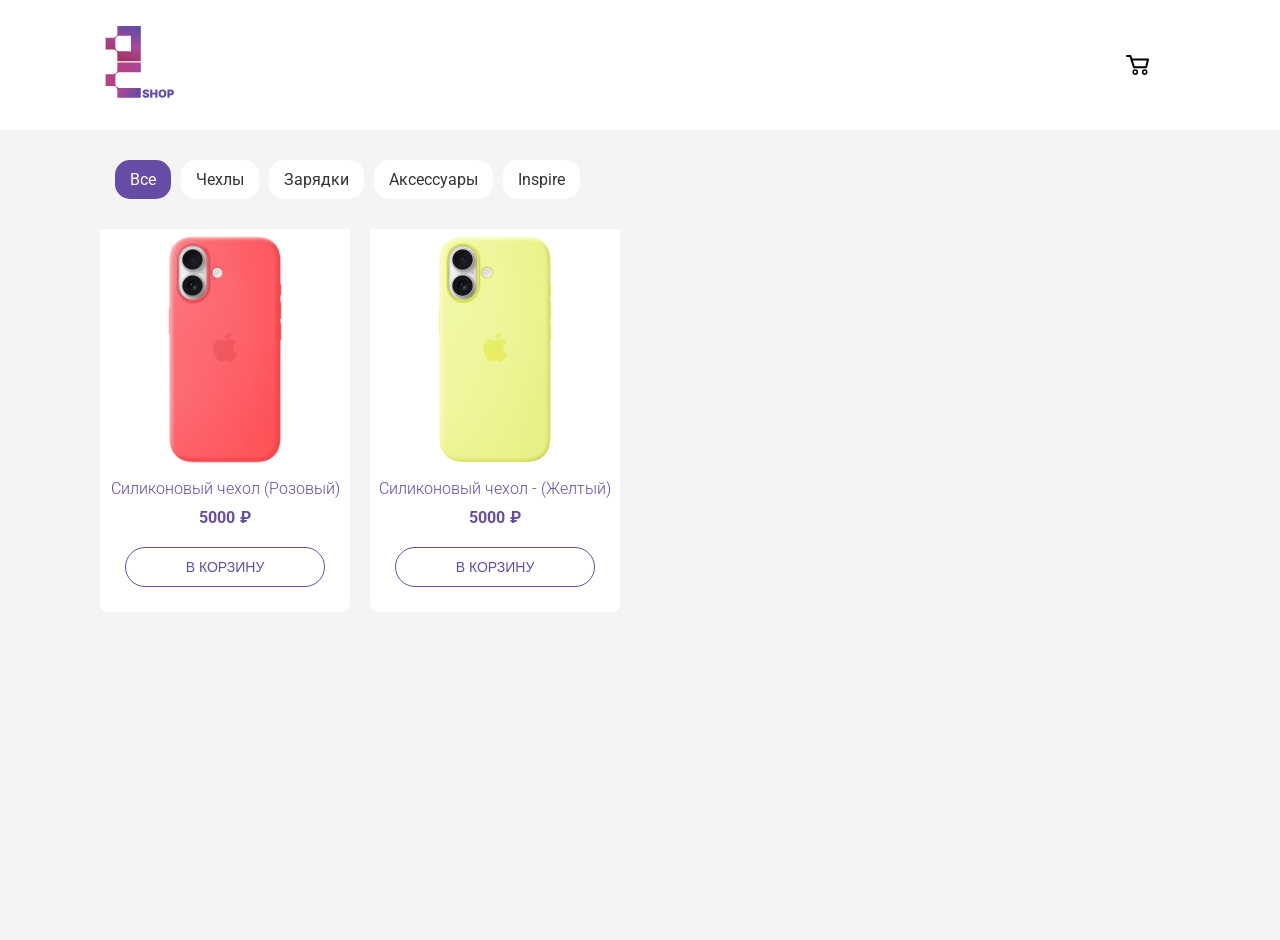
==== index.html @ 66ff1df8 "123" ====
<!DOCTYPE html>
<html lang="en">
<head>
    <meta charset="UTF-8">
    <meta http-equiv="X-UA-Compatible" content="IE=edge">
    <meta name="viewport" content="width=device-width, initial-scale=1.0">
    <title>Access Shop</title>

    <link rel="preconnect" href="https://fonts.googleapis.com">
    <link rel="preconnect" href="https://fonts.gstatic.com" crossorigin>
    <link href="https://fonts.googleapis.com/css2?family=Roboto:wght@100;300;400;500;700;900&display=swap" rel="stylesheet">


    <link rel="stylesheet" href="css/style.css">

    <link rel="icon" href="img/favicon.ico" type="image/x-icon">
    <link rel="shortcut icon" href="img/favicon.ico" type="image/x-icon">
</head>

<body>
    <header class="header js-header row jcc aic">
        <div class="container row jcsb aic">
            <div class="logo">
                <a href="#">
                    <img src="img/logo.svg" alt="DJI" >
                </a>
            </div>
            <div class="row jcc aic">
                <!-- <div class="search-bar">
                    <input type="text" placeholder="Поиск" class="js-input-search">
                    <button type="button">
                        <svg xmlns="http://www.w3.org/2000/svg" width="20" height="20" viewBox="0 0 24 24" fill="none" stroke="currentColor" stroke-width="2" stroke-linecap="round" stroke-linejoin="round" ><circle cx="11" cy="11" r="8"></circle><line x1="21" y1="21" x2="16.65" y2="16.65"></line></svg>
                    </button>
                </div> -->
                <div class="icons row jcc aic">
                
                    <span class="shopping-cart row jcc aic js-cart-icon js-cart-btn">
                        <!-- <span class="counter row jcc aic js-cart-current-count">1</span> -->
                        <svg xmlns="http://www.w3.org/2000/svg"  viewBox="0 0 23 20">
                            <path  d="M4.258 0c.45 0 .842.31.944.738l.749 2.649h15.132a.972.972 0 01.945 1.207L20.21 11.94a.973.973 0 01-.945.74H7.643a.973.973 0 01-.947-.748l.005.017L3.503 1.947H.973A.973.973 0 01.973 0h3.285zM19.84 5.334H6.497l1.895 5.398h10.113l1.335-5.398zM8.857 13.699a2.719 2.719 0 012.715 2.717 2.719 2.719 0 01-2.715 2.716 2.719 2.719 0 01-2.716-2.716 2.719 2.719 0 012.716-2.717zm0 1.491a1.225 1.225 0 100 2.45 1.225 1.225 0 000-2.45zM17.901 13.699a2.719 2.719 0 012.715 2.717 2.719 2.719 0 01-2.715 2.716 2.719 2.719 0 01-2.715-2.716 2.719 2.719 0 012.715-2.717zm0 1.491a1.225 1.225 0 100 2.45 1.225 1.225 0 000-2.45z"/>
                        </svg>
                    </span>
                </div>
            </div>
            
            
        </div>
                
        
            
    </header>
    <main class="main column aic jcfs">

        <div class="overlay js-overlay js-close-cart">
            
        </div>
        <div class="cart js-cart"> 
            <span class="close js-close-modal js-close-cart"></span>
            <div class="cart-container column aic">
                <div class="cart-empty-container column jcc aic js-cart-empty-container">
                    <div class="cart-empty">Ваша корзина пуста</div>
                    <div class="icon">
                        <svg xmlns="http://www.w3.org/2000/svg" width="48" height="48" viewBox="0 0 24 24"><path d="M24 3l-.743 2h-1.929l-3.474 12h-13.239l-4.615-11h16.812l-.564 2h-13.24l2.937 7h10.428l3.432-12h4.195zm-15.5 15c-.828 0-1.5.672-1.5 1.5 0 .829.672 1.5 1.5 1.5s1.5-.671 1.5-1.5c0-.828-.672-1.5-1.5-1.5zm6.9-7-1.9 7c-.828 0-1.5.671-1.5 1.5s.672 1.5 1.5 1.5 1.5-.671 1.5-1.5c0-.828-.672-1.5-1.5-1.5z"/></svg>
                    </div>
                </div>

                <div class="cart-order-container    column js-cart-order-container">
                    <div class="cart-order  row jcfs aic">Ваш заказ</div>
                    <form action="server.php" method="POST" class="column aic">
                        <ul class="cart-list column jcc aic js-cart-list">
                            <!-- <li class="cart-item column js-cart-item">
                                <span class="close"></span>
                                <div class="cartline row jcfs aic">
                                    <div class="cart-image-container">
                                        <img src="./img/products/quadcopters/quadcopter0001-front-view.jpg" alt="" class="cart-img">
                                    </div>
                                    <div class="column">
                                        <div class="cart-model row jcfs aic">
                                            DJI AIR 2S
                                        </div>
                                        <div class="row jcsb aic">
                                            <div class="counter row jcc aic js-counter">
                                                <button type="button" class="minus control row jcc aic js-minus disabled" >-</button>
                                                <div class="current-items row jcc aic js-current-items">1</div>
                                                <button type="button" class="plus control row jcc aic js-plus">+</button>
                                            </div>
                                            <div class="row jcc aic">
                                                <span class="cart-price  row jcfe">13 000</span>
                                                <span class="rouble">₽</span>
                                            </div>
                                        </div>
                                    </div>
                                </div>

                       
                            </li>
                            <li class="cart-item column js-cart-item">
                                <span class="close"></span>
                                <div class="cartline row jcfs aic">
                                    <div class="cart-image-container">
                                        <img src="./img/products/quadcopters/quadcopter0001-front-view.jpg" alt="" class="cart-img">
                                    </div>
                                    <div class="column">
                                        <div class="cart-model row jcfs aic">
                                            DJI AIR 2S
                                        </div>
                                        <div class="row jcsb aic">
                                            <div class="counter row jcc aic js-counter">
                                                <button type="button" class="minus control row jcc aic js-minus disabled" >-</button>
                                                <div class="current-items row jcc aic js-current-items">1</div>
                                                <button type="button" class="plus control row jcc aic js-plus">+</button>
                                            </div>
                                            <div class="row jcc aic">
                                                <span class="cart-price  row jcfe">13 000</span>
                                                <span class="rouble">₽</span>
                                            </div>
                                        </div>
                                    </div>
                                </div>

                       
                            </li>  -->
                            
                        </ul>
                        <div class="cart-total-container row jcsb aic">
                            <h3 class="title">Итого</h3>
                            <div>
                                <span class="total-price js-cart-total-price">14 000</span>
                                <span class="rouble">₽</span>
                            </div>
                        </div>
                        <div class="cart-btn row jcfs">
                            <button type="submit" class="btn-order">Оформить заказ</button>
                        </div>
                    </form>
                </div> 
               

            
            </div>

        </div>


       
        <div class="container column aic">
        
            <div class="filters row jcfs aic ">
                <div class="filter-series  row jcfs aic js-filter-series">
                    <ul class="row jcc aic">
                        <li class="series-item js-series-item active" data-value="all">Все</li>
                        <li class="series-item js-series-item" data-value="Cases">Чехлы</li>
                        <li class="series-item js-series-item" data-value="Chargers">Зарядки</li>
                        <li class="series-item js-series-item" data-value="Accessories">Аксессуары</li>
                        <li class="series-item js-series-item" data-value="Inspire">Inspire</li>  
                    </ul>
                </div>

                <!-- <div class="filter-price-selects">
                    <select class="select js-filter-price-select" aria-label="Сортировка по цене">
                        <option value="default">Сортировать по цене</option>
                        <option value="asc">По возрастанию цены</option>
                        <option value="desc">По убыванию цены</option>
                    </select>
                </div>

                

                <div class="filter-price-inputs row jcc aic">
                    <label class="filter-price-label row jcsb aic">
                        <span class="filter-text">от</span>
                        <input min="0" max="2000000"  type="number" class="filter-price-input js-filter-price-input" placeholder="40000">
                        <span class="filter-text">₽</span>
                    </label>
                    <label class="filter-price-label row jcsb aic">
                        <span class="filter-text">до</span>
                        <input min="0" max="2000000"  type="number" class="filter-price-input js-filter-price-input" placeholder="2000000">
                        <span class="filter-text">₽</span>
                    </label>
                </div> -->
            </div>
            

            <div class="products-container">
                <ul class="products list js-products-list row jcfs ">
                    <!-- <li class="product item column aic js-product">
                        <div class="favorites js-favorites">
                            <span class="heart-lined js-heart-lined">
                                <svg clip-rule="evenodd" fill-rule="evenodd" stroke-linejoin="round" stroke-miterlimit="2" viewBox="0 0 24 24" xmlns="http://www.w3.org/2000/svg"><path d="m7.234 3.004c-2.652 0-5.234 1.829-5.234 5.177 0 3.725 4.345 7.727 9.303 12.54.194.189.446.283.697.283s.503-.094.697-.283c4.977-4.831 9.303-8.814 9.303-12.54 0-3.353-2.58-5.168-5.229-5.168-1.836 0-3.646.866-4.771 2.554-1.13-1.696-2.935-2.563-4.766-2.563zm0 1.5c1.99.001 3.202 1.353 4.155 2.7.14.198.368.316.611.317.243 0 .471-.117.612-.314.955-1.339 2.19-2.694 4.159-2.694 1.796 0 3.729 1.148 3.729 3.668 0 2.671-2.881 5.673-8.5 11.127-5.454-5.285-8.5-8.389-8.5-11.127 0-1.125.389-2.069 1.124-2.727.673-.604 1.625-.95 2.61-.95z" fill-rule="nonzero"></path></svg>
                            </span>
                    
                            <span class="heart-filled js-heart-filled hidden">
                                <svg clip-rule="evenodd" fill-rule="evenodd" stroke-linejoin="round" stroke-miterlimit="2" viewBox="0 0 24 24" xmlns="http://www.w3.org/2000/svg"><path d="m12 5.72c-2.624-4.517-10-3.198-10 2.461 0 3.725 4.345 7.727 9.303 12.54.194.189.446.283.697.283s.503-.094.697-.283c4.977-4.831 9.303-8.814 9.303-12.54 0-5.678-7.396-6.944-10-2.461z" fill-rule="nonzero"></path></svg> 
                            </span>
                        </div>
                        <a href="#" id="c99defa172954bbdb88057e911feab72" class="link column aic js-link-card">
                            
                            <div class="product-image row jcc">
                                <img src="img/products/quadcopters/quadcopter0001-front-view.jpg" alt="" class="image js-image-card">   
                            </div>
                            <div class="product-description">
                                <h3 class="title js-title-card">DJI Mavic 3</h3>
                            </div>  
                            <div class="product-price">
                                <span class="price js-price-card">362 000</span><span>₽</span>
                            </div>       
                        </a>
                        <button type="button" class="addCart buy-button js-buy-button">В корзину</button>
                    </li>
                    <li class="product item column aic js-product">
                        <div class="favorites js-favorites">
                            <span class="heart-lined js-heart-lined">
                                <svg clip-rule="evenodd" fill-rule="evenodd" stroke-linejoin="round" stroke-miterlimit="2" viewBox="0 0 24 24" xmlns="http://www.w3.org/2000/svg"><path d="m7.234 3.004c-2.652 0-5.234 1.829-5.234 5.177 0 3.725 4.345 7.727 9.303 12.54.194.189.446.283.697.283s.503-.094.697-.283c4.977-4.831 9.303-8.814 9.303-12.54 0-3.353-2.58-5.168-5.229-5.168-1.836 0-3.646.866-4.771 2.554-1.13-1.696-2.935-2.563-4.766-2.563zm0 1.5c1.99.001 3.202 1.353 4.155 2.7.14.198.368.316.611.317.243 0 .471-.117.612-.314.955-1.339 2.19-2.694 4.159-2.694 1.796 0 3.729 1.148 3.729 3.668 0 2.671-2.881 5.673-8.5 11.127-5.454-5.285-8.5-8.389-8.5-11.127 0-1.125.389-2.069 1.124-2.727.673-.604 1.625-.95 2.61-.95z" fill-rule="nonzero"></path></svg>
                            </span>
                    
                            <span class="heart-filled js-heart-filled hidden">
                                <svg clip-rule="evenodd" fill-rule="evenodd" stroke-linejoin="round" stroke-miterlimit="2" viewBox="0 0 24 24" xmlns="http://www.w3.org/2000/svg"><path d="m12 5.72c-2.624-4.517-10-3.198-10 2.461 0 3.725 4.345 7.727 9.303 12.54.194.189.446.283.697.283s.503-.094.697-.283c4.977-4.831 9.303-8.814 9.303-12.54 0-5.678-7.396-6.944-10-2.461z" fill-rule="nonzero"></path></svg> 
                            </span>
                        </div>
                        <a href="#" id="c99defa172954bbdb88057e911feab73" class="link column aic js-link-card">
                            <div class="product-image row jcc">
                                <img src="img/products/quadcopters/quadcopter0002-front-view.jpg" alt="" class="image js-image-card">   
                            </div>
                            <div class="product-description">
                                <h3 class="title js-title-card">DJI AIR 2S</h3>
                            </div>  
                            <div class="product-price">
                                <span class="price js-price-card">129 000</span><span>₽</span>
                            </div>       
                        </a>
                        <button type="button" class="addCart buy-button js-buy-button">В корзину</button>
                    </li>
                    <li class="product item column aic js-product">
                        <div class="favorites js-favorites">
                            <span class="heart-lined js-heart-lined">
                                <svg clip-rule="evenodd" fill-rule="evenodd" stroke-linejoin="round" stroke-miterlimit="2" viewBox="0 0 24 24" xmlns="http://www.w3.org/2000/svg"><path d="m7.234 3.004c-2.652 0-5.234 1.829-5.234 5.177 0 3.725 4.345 7.727 9.303 12.54.194.189.446.283.697.283s.503-.094.697-.283c4.977-4.831 9.303-8.814 9.303-12.54 0-3.353-2.58-5.168-5.229-5.168-1.836 0-3.646.866-4.771 2.554-1.13-1.696-2.935-2.563-4.766-2.563zm0 1.5c1.99.001 3.202 1.353 4.155 2.7.14.198.368.316.611.317.243 0 .471-.117.612-.314.955-1.339 2.19-2.694 4.159-2.694 1.796 0 3.729 1.148 3.729 3.668 0 2.671-2.881 5.673-8.5 11.127-5.454-5.285-8.5-8.389-8.5-11.127 0-1.125.389-2.069 1.124-2.727.673-.604 1.625-.95 2.61-.95z" fill-rule="nonzero"></path></svg>
                            </span>
                    
                            <span class="heart-filled js-heart-filled hidden">
                                <svg clip-rule="evenodd" fill-rule="evenodd" stroke-linejoin="round" stroke-miterlimit="2" viewBox="0 0 24 24" xmlns="http://www.w3.org/2000/svg"><path d="m12 5.72c-2.624-4.517-10-3.198-10 2.461 0 3.725 4.345 7.727 9.303 12.54.194.189.446.283.697.283s.503-.094.697-.283c4.977-4.831 9.303-8.814 9.303-12.54 0-5.678-7.396-6.944-10-2.461z" fill-rule="nonzero"></path></svg> 
                            </span>
                        </div>
                        <a href="#" id="e62180e99588434a9b875162166b5bc8" class="link column aic js-link-card">
                            <div class="product-image row jcc">
                                <img src="img/products/quadcopters/quadcopter0003-front-view.jpg" alt="" class="image js-image-card">   
                            </div>
                            <div class="product-description">
                                <h3 class="title js-title-card">DJI Mini 2</h3> 
                            </div>  
                            <div class="product-price">
                                <span class="price js-price-card">49 000</span><span>₽</span>
                            </div>       
                        </a>
                        <button type="button" class="addCart buy-button js-buy-button">В корзину</button>
                    </li>
                    <li class="product item column aic js-product">
                        <div class="favorites js-favorites">
                            <span class="heart-lined js-heart-lined">
                                <svg clip-rule="evenodd" fill-rule="evenodd" stroke-linejoin="round" stroke-miterlimit="2" viewBox="0 0 24 24" xmlns="http://www.w3.org/2000/svg"><path d="m7.234 3.004c-2.652 0-5.234 1.829-5.234 5.177 0 3.725 4.345 7.727 9.303 12.54.194.189.446.283.697.283s.503-.094.697-.283c4.977-4.831 9.303-8.814 9.303-12.54 0-3.353-2.58-5.168-5.229-5.168-1.836 0-3.646.866-4.771 2.554-1.13-1.696-2.935-2.563-4.766-2.563zm0 1.5c1.99.001 3.202 1.353 4.155 2.7.14.198.368.316.611.317.243 0 .471-.117.612-.314.955-1.339 2.19-2.694 4.159-2.694 1.796 0 3.729 1.148 3.729 3.668 0 2.671-2.881 5.673-8.5 11.127-5.454-5.285-8.5-8.389-8.5-11.127 0-1.125.389-2.069 1.124-2.727.673-.604 1.625-.95 2.61-.95z" fill-rule="nonzero"></path></svg>
                            </span>
                    
                            <span class="heart-filled js-heart-filled hidden">
                                <svg clip-rule="evenodd" fill-rule="evenodd" stroke-linejoin="round" stroke-miterlimit="2" viewBox="0 0 24 24" xmlns="http://www.w3.org/2000/svg"><path d="m12 5.72c-2.624-4.517-10-3.198-10 2.461 0 3.725 4.345 7.727 9.303 12.54.194.189.446.283.697.283s.503-.094.697-.283c4.977-4.831 9.303-8.814 9.303-12.54 0-5.678-7.396-6.944-10-2.461z" fill-rule="nonzero"></path></svg> 
                            </span>
                        </div>
                        <a href="#" id="c578faa3db1d46a195a2efb47e7fb913" class="link column aic js-link-card">
                            <div class="product-image row jcc">
                                <img src="img/products/quadcopters/quadcopter0004-front-view.png" alt="" class="image js-image-card">   
                            </div>
                            <div class="product-description">
                                <h3 class="title js-title-card">DJI Inspire 2</h3>
                            </div>  
                            <div class="product-price">
                                <span class="price js-price-card">1 239 000</span><span>₽</span>
                            </div>       
                        </a>
                        <button type="button" class="addCart buy-button js-buy-button">В корзину</button>
                    </li> -->
                </ul> 
                
            </div>
            

            <div class="pagination js-pagination row jcc aic hidden">
                <button type="button" class="pagination-btn pagination-btn-prev row jcc aic js-pagination-btn-prev">
                    <svg style="transform: rotate(180deg) scale(.55);" xmlns="http://www.w3.org/2000/svg" width="24" height="24" viewBox="0 0 24 24"><path fill="#84868E" d="M5 3l3.057-3 11.943 12-11.943 12-3.057-3 9-9z"/></svg>
                </button>

                <ul class="pagination-list js-pagination-list row jcc aic"></ul>

                <button type="button" class=" pagination-btn pagination-btn-next row jcc aic js-pagination-btn-next">
                    <svg style="transform: rotate(0deg) scale(.55);" xmlns="http://www.w3.org/2000/svg" width="24" height="24" viewBox="0 0 24 24"><path fill="#84868E" d="M5 3l3.057-3 11.943 12-11.943 12-3.057-3 9-9z"/></svg>
                </button>
            </div>
        </div>        
            
       
    </main>
    
    <footer class="footer">
        
    </footer>

    <script type="module" src="js/main.js"></script>
</body>
</html>
---- css/style.css ----
:root {
    --color-main: #e0dede;
    --color-main-medium: #868484;
    --color-main-dark: #333;
    --color-main-light: #f5f4f4;
    --color-main-lighter: #FDFDFD;
    --color-second: #664CA6;
    --color-third: #fff;
}
     

body {
    font-family: 'Roboto';
}
.page {
    display: none;
    opacity: 0;
    width: 0;
    height: 0;
}

* {
    margin: 0;
    padding: 0;
    box-sizing: border-box;
    user-select: none;
}

ul {
    list-style-type: none;
}
a {
    text-decoration: none;
}



.row {
    display: flex;
    flex-direction: row;
}

.column {
    display: flex;
    flex-direction: column;
}
.jcc {
    justify-content: center;
}
.jcsb {
    justify-content: space-between;
}
.jcsa {
    justify-content: space-around;
}
.jcfs {
    justify-content: flex-start;
}
.jcfe {
    justify-content: flex-end;
}

.aic {
    align-items: center;
}
.aifs {
    align-items: flex-start;
}
.aife {
    align-items: flex-end;
}

.hidden {
    display: none;
}

/* .hide {

    opacity: 1;
    animation-name: display;
    animation-duration: 5s;
    animation-fill-mode: forwards;
}
@keyframes display {
    0% {
        opacity: 0;
        
    }
    10% {
        opacity: 0;
        
    }
    100% {
        opacity: 0;
        width: 0;
        height: 0;
        min-width: 0;
        min-height: 0;
        margin: 0;
    }
} */




.close {
    position: absolute;
    right: 5px;
    top: 5px;
    width: 20px;
    height: 20px;
    opacity: 1;
    padding: 15px;
    cursor: pointer;
    z-index: 110;
}
.close::before, .close::after {
    content: '';
    position: absolute;
    top: 5px;
    height: 20px;
    width: 2px;
    background-color: var(--color-main-dark);
}
.close::before{
    transform: rotate(45deg);
}
.close::after {
    transform: rotate(-45deg);
}


.header .container {
    width: 1100px;  
    height: 130px;
}

.header .logo  {
    width: 80px;
    margin-left: 10px;
}
.header .logo img  {
    width: 100%;
}

header .search-bar {
    width: 300px;
    min-width: 200px;
    border: 1px solid var(--color-main);
    border-radius: 15px;
    position: relative;
    margin-right: 30px;
}
header .search-bar input {
    width: 90%;
    height: 40px;
    border-radius: 15px;
    padding: 0 0 0 15px;
    font-size: 16px;
    outline: none;
    border: none;
}
header .search-bar input::placeholder {
   color: var(--color-main-medium);
}
header .search-bar button {
    position: absolute;
    top: 10px;
    right: 10px;
    z-index: 10;
    width: 20px;
    height: 20px;
    border: 1px solid var(--color-second);
    cursor: pointer;
    background-color: var(--color-third);
    border: none;
}
header .search-bar button svg {
    color: var(--color-main-medium);
}


header .shopping-cart {
    width: 24px;
    height: 24px;
    cursor: pointer;
    position: relative;
    margin-right: 40px;
}
header .shopping-cart .counter {
    user-select: none;
    position: absolute;
    top: -6px;
    right: -8px;
    background: var(--color-second);
    color: var(--color-third);
    width: 18px;
    height: 18px;
    font-size: 12px;
    border-radius: 50%;
}
header .icon {
    margin-right: 10px;
}



.main {
    background: var(--color-main-light);
    min-height: 90vh; 
    position: relative;
}
.main .container {
    width: 1100px;
    margin: 0 auto; 
}


/* ФИЛЬТРЫ ПО СЕРИИ */

.filters {
    width: 100%;
    padding: 30px 0 10px 20px;
    font-size: 18px;
}
.series-item {
    padding: 10px 15px;
    margin: 0 5px;
    cursor: pointer;
    background-color: var(--color-third);
    color: var(--color-main-dark);
    border-radius: 15px;
    font-size: 16px;
}
.series-item.active {
    color:var(--color-third);
    background-color: var(--color-second);
    font-weight: 400;
}

/* ФИЛЬТРЫ ПО СЕРИИ */



/* ФИЛЬТРЫ ПО ЦЕНЕ ИЗ SELECT */

.filter-price-selects {
    margin: 0 20px;
}
.select {
    width: 300px;
    height: 40px;
    border: none;
    color: var(--color-second);
    font-size: 16px;
    font-weight: 300;
    padding-left: 10px;
    outline: transparent; 
}
.select:focus {
    border: none;
}
option {
    border: none;
}

/* ФИЛЬТРЫ ПО ЦЕНЕ ИЗ SELECT */



/* ФИЛЬТРЫ ПО ЦЕНЕ ИЗ INPUTS */

input[type="number"]::-webkit-inner-spin-button, 
input[type="number"]::-webkit-outer-spin-button { 
  -webkit-appearance: none; 
  margin: 0; 
}
.filter-price-label {
    min-width: 140px;
    height: 40px;
    margin-right: 10px;
    background: var(--color-third);
    border: 1px solid var(--color-main-lighter);
    border-radius: 4px;
    padding: 0 10px;
    font-size: 16px;
}
.filter-price-input {
    width: 85px;
    border: none;
    outline: none;
    padding: 0 10px;
    font-size: 14px;
    font-weight: 500;
}

/* ФИЛЬТРЫ ПО ЦЕНЕ ИЗ INPUTS */




.products-container {
    margin-bottom: 40px; 
    width: 100%;
}
.products { 
    flex-wrap: wrap;
    margin-top: 0px; 
}
.products .product {
    margin: 20px 10px 0;
    background: var(--color-third);
    border-radius: 8px;
    width: 250px;
    min-height: 300px;
    cursor: pointer;
    position: relative;
    user-select: none;
    transition: all .2s ease-in-out;
}
.products .product:hover {
    box-shadow: 0 0 10px 0 rgba(0, 0, 0, .1);
}
.products .product .favorites {
    width: 22px;
    position: absolute;
    top: 15px;
    right: 15px;
    z-index: 20;
}
.product  .heart-lined {
    opacity: 0;
    transition: opacity .2s ease-in-out;
}
.product:hover .heart-lined {
    opacity: 1;
    opacity: 0;
    transition: opacity .2s ease-in-out;
}
.product .heart-lined  svg  {
    fill: var(--color-second);
}
.products .product .image {
    width: 100%;
}
.products .product .title {
    font-weight: 300;
    font-size: 16px;
    color: var(--color-second);
    margin-bottom: 10px;
}
.products .product-price {
    font-weight: 700;
    color: var(--color-second);
    margin-bottom: 20px;
}
.products .product-price .price {
    margin-right: 5px;
}
.products .product .buy-button {
    border-radius: 100px;
    background: var(--color-third);
    border: 1px solid var(--color-second);
    color: var(--color-second);
    font-size: 14px;
    width: 200px;
    height: 40px;
    text-transform: uppercase;
    margin-bottom: 25px;
    cursor: pointer;   
}
.products .product .buy-button:hover {
    background-color: var(--color-second);
    border-color: var(--color-second);
    color: var(--color-third);
}



/* PAGINATION */

.pagination {
    background-color: var(--color-main-lighter);
    padding: 20px 20px;
    border-radius: 3px;
    box-shadow: 0px 0px 29px -3px rgba(34, 60, 80, 0.11);
}

.pagination-item, .pagination-btn {

  font-size: 14px;
  font-weight: 500;
  color: #84868E;
  border-radius: 3px;
  cursor: pointer;
  margin: 2px;
  background-color: var(--color-main-lighter);
  user-select: none;
  border: 1px solid var(--color-main);
}
.pagination-item{
  height: 30px;
  width: 30px;
}
.pagination-btn {
    font-weight: 700;
  height: 30px;
  width: 35px;
  margin: 0 25px;
}

.pagination-item.active {
  color: var(--color-third);
  background: var(--color-second);
  border: 1px solid var(--color-second);
}
/* PAGINATION */


.btn-show-more  {
    background: var(--color-second);
    border: none;
    border-radius: 2px;
    color: var(--color-third);
    font-size: 16px;
    font-weight: 500;
    padding: 15px 50px;
    text-transform: uppercase;
    margin-bottom: 50px;
    cursor: pointer;  
}


/* CART */

main .overlay {
    position: fixed;
    top: 0;
    left: 0;
    width: 100%;
    height: 100%;
    background-color: rgba(0, 0, 0, 0.0);
    z-index: 95;
    display: none;
    transition: background-color .2s;
  
}

main .overlay.active {
    display: block;
    background-color: rgba(0, 0, 0, 0.5);
}

.cart {
    position: fixed;
    top: 0;
    right: -400px;
    /* right: 0; */
    width: 400px;
    min-height: 100vh;
    max-height: 100vh;
    background-color: var(--color-third);
    transition: right .2s ease-in-out;
    z-index: 95;
    overflow-y: auto; 

}
.cart.active {
    right: 0; 
    transition: right .2s ease-in-out;
}


.cart .cart-container {
    padding: 50px 0;
}
.cart .cart-empty-container, .cart .cart-order-container {
    width: 350px; 
}
.cart .cart-empty-container {
    min-height: calc(100vh - 100px);
}
.cart .cart-empty, .cart .cart-order {
    font-size: 28px;
    font-weight: 700;
}
.cart .cart-empty-container .cart-empty {
    margin-bottom: 30px;
    color: var(--color-main-medium);
}
.cart .cart-empty-container .icon {
    fill:var(--color-main-medium);
}
.cart .cart-order {
    margin-bottom: 30px;
}
.cart .cart-item {
    position: relative;
}

.cart .cart-item .close::before, .cart .cart-item  .close::after {
    content: '';
    position: absolute;
    top: 5px;
    height: 15px;
    width: 2px;
    background-color: var(--color-second);
}

.cart .cartline {
    width: 350px;
    margin-bottom: 20px;
}
.cart .cart-image-container {
    width: 120px;
    /* overflow: hidden; */
    margin-right: 10px;
}
.cart .cart-img {
    width: 100%;
    transform: translateY(-15px);
}
.cart .cart-model {
    font-size: 20px;
    font-weight: 500;
    margin-bottom: 20px;
}
.cart .control {
    width: 32px;
    height: 32px;
    border-radius: 8px;
    background-color: var(--color-main-light);
    font-size: 28px;
    font-weight: 400;
    cursor: pointer;
    border: none;
}
.cart .minus.disabled {
    color: var(--color-main-medium);
}
.cart .current-items {
    margin: 0 10px;
    min-width: 20px;
}
.cart .cart-price {
    margin-right: 5px;
    font-size: 16px;
    font-weight: 700;
    min-width: 90px;
}
.cart .rouble {
    font-size: 16px;
    font-weight: 700; 
}
.cart .cart-total-container {
    width: 350px;
    margin-bottom: 30px;
}
.cart .cart-total-container .title {
    font-size: 20px;
}
.cart .cart-total-container .total-price {
    font-size: 20px;
    font-weight: 700; 
}
.cart .cart-total-container .rouble {
    font-size: 20px;
}
.cart .cart-btn {
    width: 350px;
}
.cart .cart-btn .btn-order {
    background-color: var(--color-second);
    letter-spacing: 1px;
    color: var(--color-third);
    border-radius: 100px;
    font-size: 14px;
    font-weight: 500;
    width: 250px;
    height: 50px;
    text-transform: uppercase;
    margin-bottom: 25px;
    cursor: pointer;
    border: none;    
}

/* CART */
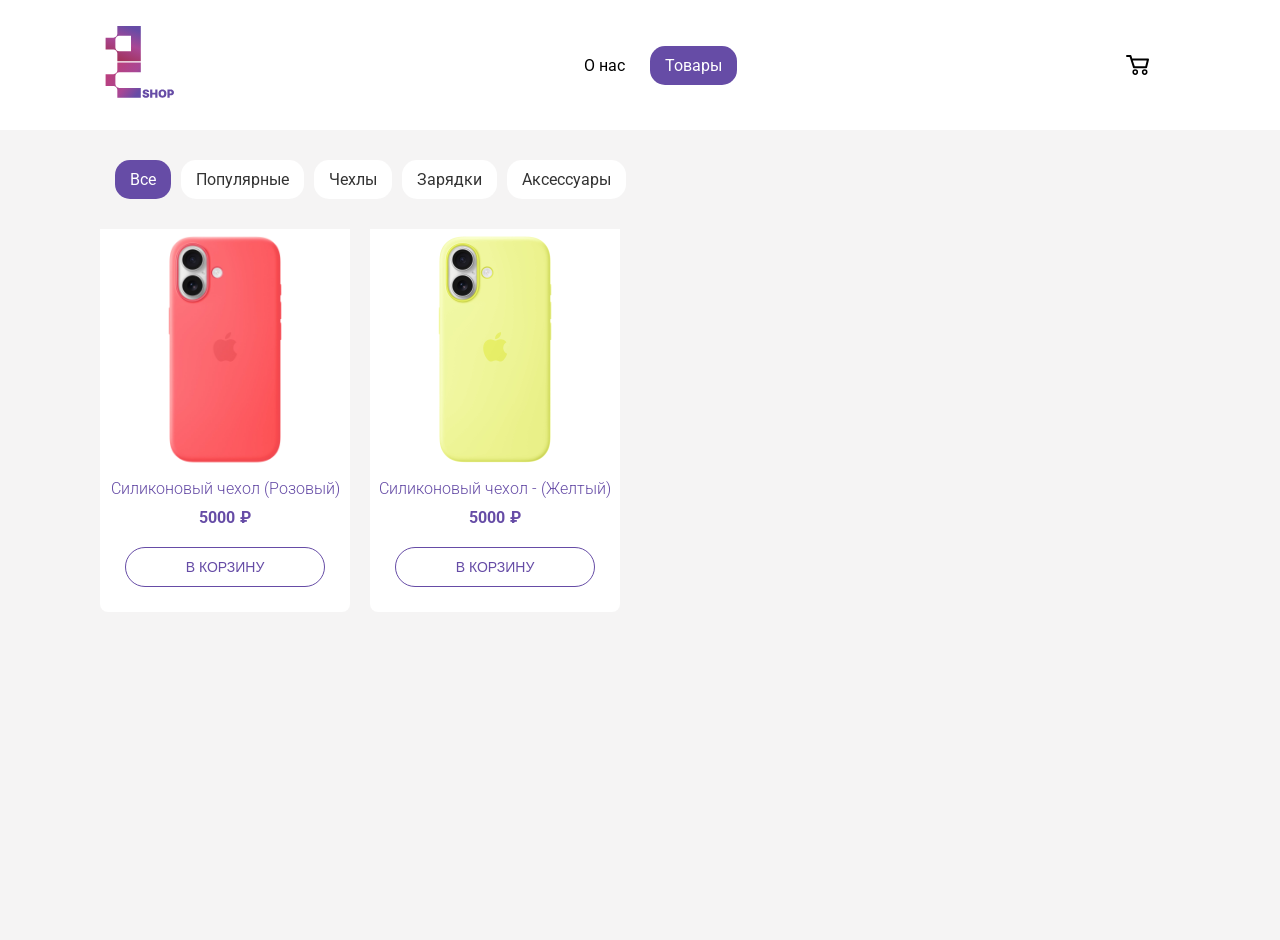
==== commit d8197187: "123" ====
--- a/index.html
+++ b/index.html
@@ -21,10 +21,14 @@
     <header class="header js-header row jcc aic">
         <div class="container row jcsb aic">
             <div class="logo">
-                <a href="#">
+                <a href="about.html">
                     <img src="img/logo.svg" alt="DJI" >
                 </a>
             </div>
+            <ul class="row jcc aic">
+                <li class="series-item "><a style="color: black;" href="about.html">О нас</a></li>
+                <li class="series-item active" ><a style="color: white;" href="index.html">Товары</a></li> 
+            </ul>
             <div class="row jcc aic">
                 <!-- <div class="search-bar">
                     <input type="text" placeholder="Поиск" class="js-input-search">
@@ -125,11 +129,12 @@
                         <div class="cart-total-container row jcsb aic">
                             <h3 class="title">Итого</h3>
                             <div>
-                                <span class="total-price js-cart-total-price">14 000</span>
+                                <span class="total-price js-cart-total-price">0</span>
                                 <span class="rouble">₽</span>
                             </div>
                         </div>
                         <div class="cart-btn row jcfs">
+                            <input type="text">
                             <button type="submit" class="btn-order">Оформить заказ</button>
                         </div>
                     </form>
@@ -149,10 +154,10 @@
                 <div class="filter-series  row jcfs aic js-filter-series">
                     <ul class="row jcc aic">
                         <li class="series-item js-series-item active" data-value="all">Все</li>
+                        <li class="series-item js-series-item" data-value="Like">Популярные</li> 
                         <li class="series-item js-series-item" data-value="Cases">Чехлы</li>
                         <li class="series-item js-series-item" data-value="Chargers">Зарядки</li>
                         <li class="series-item js-series-item" data-value="Accessories">Аксессуары</li>
-                        <li class="series-item js-series-item" data-value="Inspire">Inspire</li>  
                     </ul>
                 </div>
 
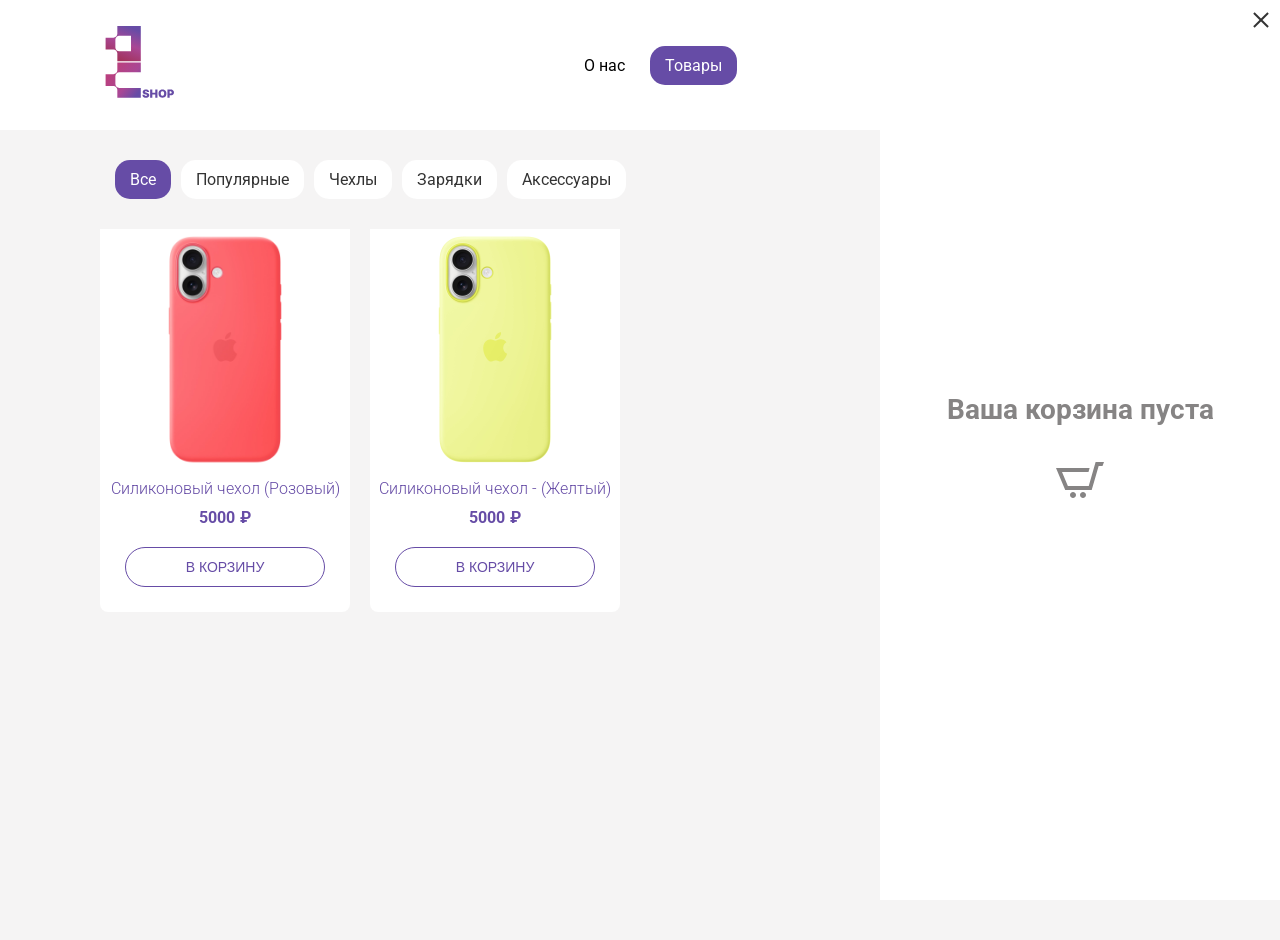
==== commit 1429a2f7: "123" ====
--- a/index.html
+++ b/index.html
@@ -70,7 +70,7 @@
 
                 <div class="cart-order-container    column js-cart-order-container">
                     <div class="cart-order  row jcfs aic">Ваш заказ</div>
-                    <form action="server.php" method="POST" class="column aic">
+                    <form class="column aic">
                         <ul class="cart-list column jcc aic js-cart-list">
                             <!-- <li class="cart-item column js-cart-item">
                                 <span class="close"></span>
@@ -133,9 +133,16 @@
                                 <span class="rouble">₽</span>
                             </div>
                         </div>
+
+                        <div class="cart-input">
+                            <input class="cart-input-style" type="text" placeholder="Имя">
+                            <input class="cart-input-style" type="text" placeholder="Телефон">
+                            <input class="cart-input-style" type="text" placeholder="Email">
+                            <input class="cart-input-style" type="text" placeholder="Адрес доставки">
+                            <input class="cart-input-style" type="text" placeholder="Комментарий">
+                        </div>
                         <div class="cart-btn row jcfs">
-                            <input type="text">
-                            <button type="submit" class="btn-order">Оформить заказ</button>
+                            <button class="btn-order">Оформить заказ</button>
                         </div>
                     </form>
                 </div> 
--- a/css/style.css
+++ b/css/style.css
@@ -451,11 +451,14 @@
     background-color: rgba(0, 0, 0, 0.5);
 }
 
+/* HHHHH */
 .cart {
     position: fixed;
     top: 0;
     right: -400px;
-    /* right: 0; */
+
+    right: 0;
+
     width: 400px;
     min-height: 100vh;
     max-height: 100vh;
@@ -566,9 +569,7 @@
 .cart .cart-total-container .rouble {
     font-size: 20px;
 }
-.cart .cart-btn {
-    width: 350px;
-}
+
 .cart .cart-btn .btn-order {
     background-color: var(--color-second);
     letter-spacing: 1px;
@@ -584,6 +585,19 @@
     border: none;    
 }
 
+.cart-input {
+    width: stretch;
+    display: grid;
+}
+
+.cart-input-style {
+    height: 25px;
+    padding-left: 20px;
+    border: 1px solid black;
+    border-radius: 100px;
+    margin-bottom: 10px;
+}
+
 /* CART */
 
 
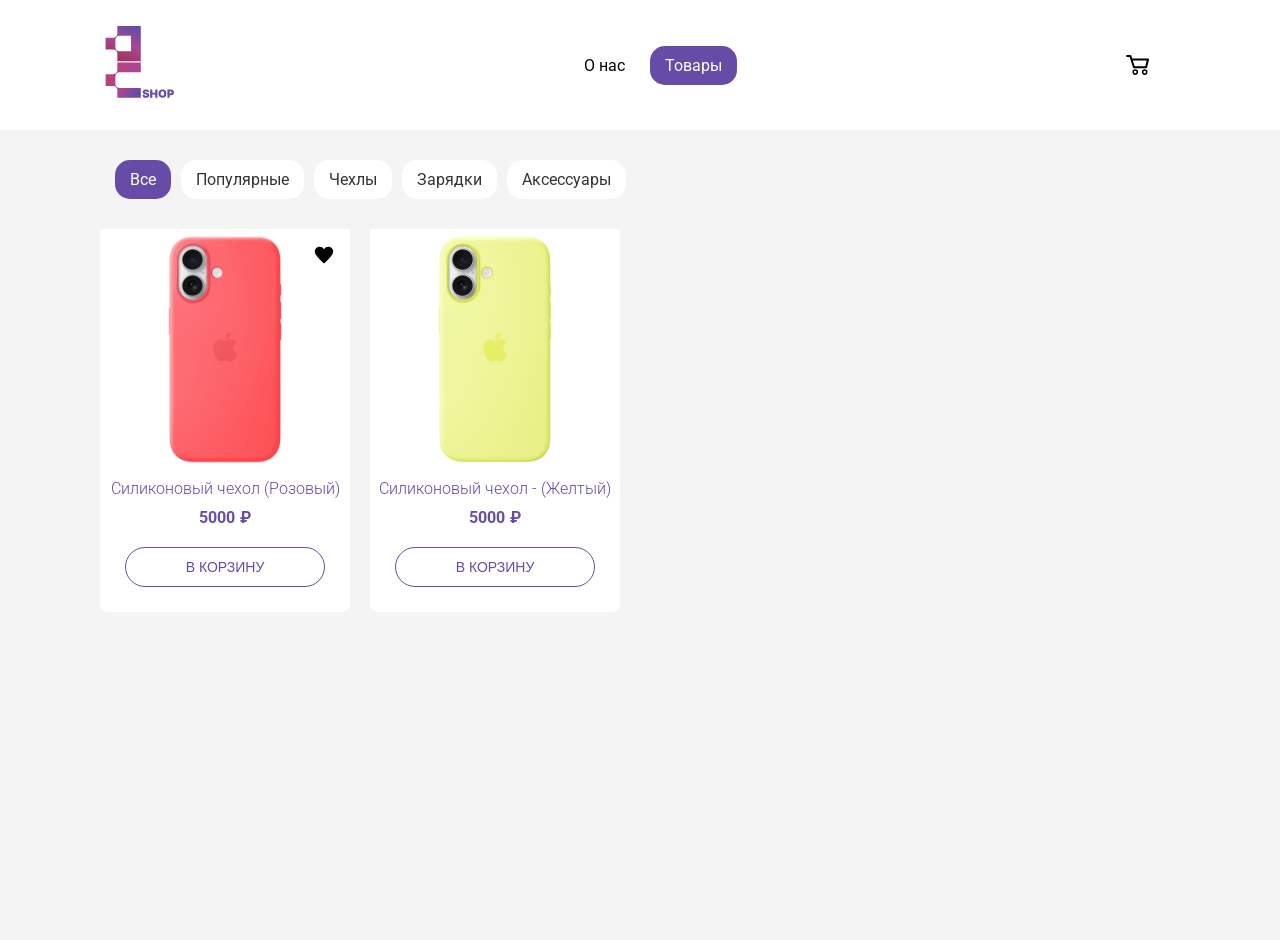
==== commit 62455750: "123" ====
--- a/index.html
+++ b/index.html
@@ -162,8 +162,8 @@
                     <ul class="row jcc aic">
                         <li class="series-item js-series-item active" data-value="all">Все</li>
                         <li class="series-item js-series-item" data-value="Like">Популярные</li> 
-                        <li class="series-item js-series-item" data-value="Cases">Чехлы</li>
-                        <li class="series-item js-series-item" data-value="Chargers">Зарядки</li>
+                        <li class="series-item js-series-item" data-value="Case">Чехлы</li>
+                        <li class="series-item js-series-item" data-value="Charger">Зарядки</li>
                         <li class="series-item js-series-item" data-value="Accessories">Аксессуары</li>
                     </ul>
                 </div>
--- a/css/style.css
+++ b/css/style.css
@@ -457,7 +457,7 @@
     top: 0;
     right: -400px;
 
-    right: 0;
+    /* right: 0; */
 
     width: 400px;
     min-height: 100vh;
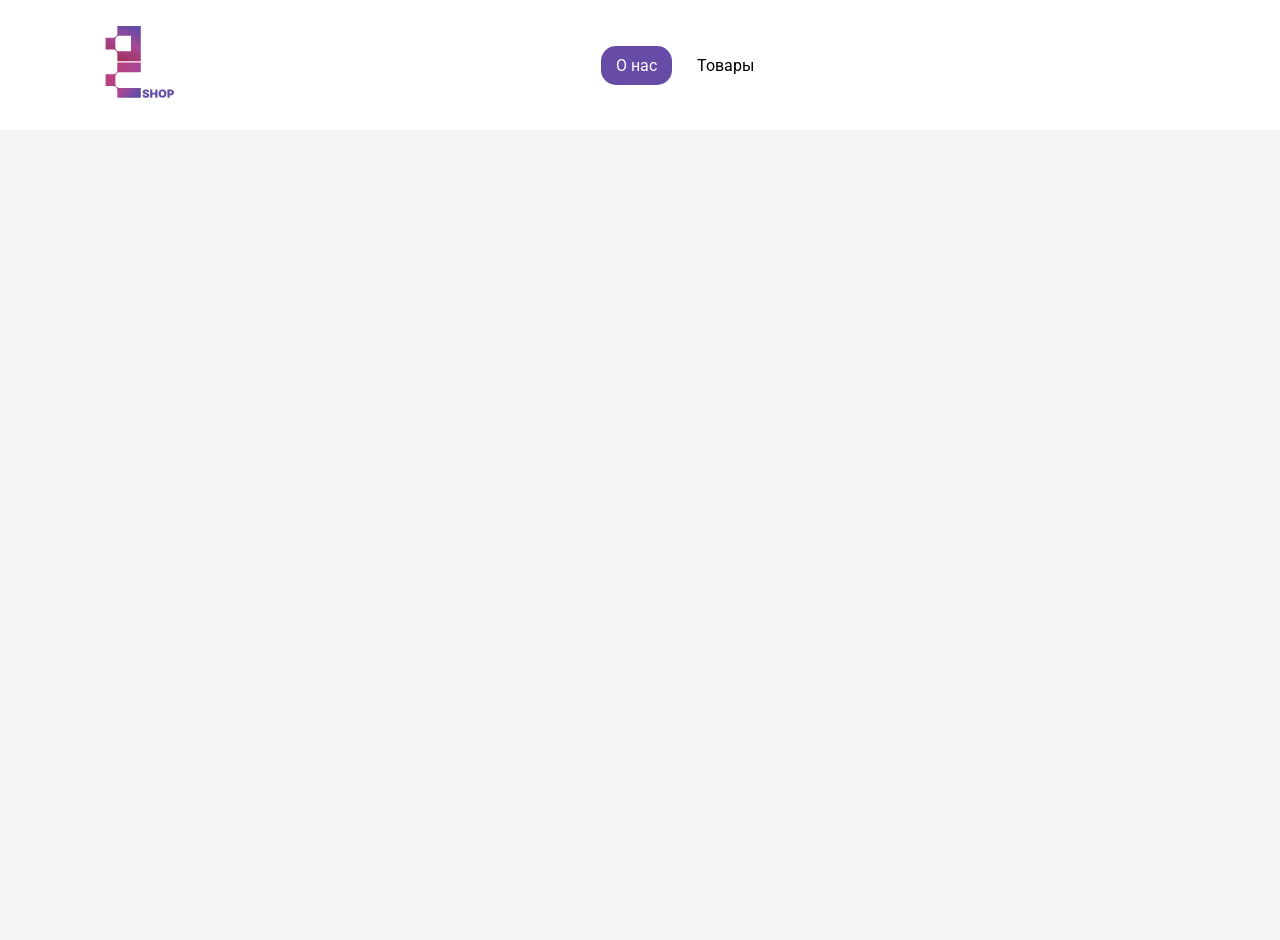
==== commit e9640346: "www" ====
--- a/index.html
+++ b/index.html
@@ -26,25 +26,11 @@
                 </a>
             </div>
             <ul class="row jcc aic">
-                <li class="series-item "><a style="color: black;" href="about.html">О нас</a></li>
-                <li class="series-item active" ><a style="color: white;" href="index.html">Товары</a></li> 
+                <li class="series-item active"><a style="color: white;" href="index.html">О нас</a></li>
+                <li class="series-item " ><a style="color: black;" href="catalog.html">Товары</a></li> 
             </ul>
             <div class="row jcc aic">
-                <!-- <div class="search-bar">
-                    <input type="text" placeholder="Поиск" class="js-input-search">
-                    <button type="button">
-                        <svg xmlns="http://www.w3.org/2000/svg" width="20" height="20" viewBox="0 0 24 24" fill="none" stroke="currentColor" stroke-width="2" stroke-linecap="round" stroke-linejoin="round" ><circle cx="11" cy="11" r="8"></circle><line x1="21" y1="21" x2="16.65" y2="16.65"></line></svg>
-                    </button>
-                </div> -->
-                <div class="icons row jcc aic">
-                
-                    <span class="shopping-cart row jcc aic js-cart-icon js-cart-btn">
-                        <!-- <span class="counter row jcc aic js-cart-current-count">1</span> -->
-                        <svg xmlns="http://www.w3.org/2000/svg"  viewBox="0 0 23 20">
-                            <path  d="M4.258 0c.45 0 .842.31.944.738l.749 2.649h15.132a.972.972 0 01.945 1.207L20.21 11.94a.973.973 0 01-.945.74H7.643a.973.973 0 01-.947-.748l.005.017L3.503 1.947H.973A.973.973 0 01.973 0h3.285zM19.84 5.334H6.497l1.895 5.398h10.113l1.335-5.398zM8.857 13.699a2.719 2.719 0 012.715 2.717 2.719 2.719 0 01-2.715 2.716 2.719 2.719 0 01-2.716-2.716 2.719 2.719 0 012.716-2.717zm0 1.491a1.225 1.225 0 100 2.45 1.225 1.225 0 000-2.45zM17.901 13.699a2.719 2.719 0 012.715 2.717 2.719 2.719 0 01-2.715 2.716 2.719 2.719 0 01-2.715-2.716 2.719 2.719 0 012.715-2.717zm0 1.491a1.225 1.225 0 100 2.45 1.225 1.225 0 000-2.45z"/>
-                        </svg>
-                    </span>
-                </div>
+
             </div>
             
             
@@ -70,79 +56,19 @@
 
                 <div class="cart-order-container    column js-cart-order-container">
                     <div class="cart-order  row jcfs aic">Ваш заказ</div>
-                    <form class="column aic">
+                    <form action="server.php" method="POST" class="column aic">
                         <ul class="cart-list column jcc aic js-cart-list">
-                            <!-- <li class="cart-item column js-cart-item">
-                                <span class="close"></span>
-                                <div class="cartline row jcfs aic">
-                                    <div class="cart-image-container">
-                                        <img src="./img/products/quadcopters/quadcopter0001-front-view.jpg" alt="" class="cart-img">
-                                    </div>
-                                    <div class="column">
-                                        <div class="cart-model row jcfs aic">
-                                            DJI AIR 2S
-                                        </div>
-                                        <div class="row jcsb aic">
-                                            <div class="counter row jcc aic js-counter">
-                                                <button type="button" class="minus control row jcc aic js-minus disabled" >-</button>
-                                                <div class="current-items row jcc aic js-current-items">1</div>
-                                                <button type="button" class="plus control row jcc aic js-plus">+</button>
-                                            </div>
-                                            <div class="row jcc aic">
-                                                <span class="cart-price  row jcfe">13 000</span>
-                                                <span class="rouble">₽</span>
-                                            </div>
-                                        </div>
-                                    </div>
-                                </div>
-
-                       
-                            </li>
-                            <li class="cart-item column js-cart-item">
-                                <span class="close"></span>
-                                <div class="cartline row jcfs aic">
-                                    <div class="cart-image-container">
-                                        <img src="./img/products/quadcopters/quadcopter0001-front-view.jpg" alt="" class="cart-img">
-                                    </div>
-                                    <div class="column">
-                                        <div class="cart-model row jcfs aic">
-                                            DJI AIR 2S
-                                        </div>
-                                        <div class="row jcsb aic">
-                                            <div class="counter row jcc aic js-counter">
-                                                <button type="button" class="minus control row jcc aic js-minus disabled" >-</button>
-                                                <div class="current-items row jcc aic js-current-items">1</div>
-                                                <button type="button" class="plus control row jcc aic js-plus">+</button>
-                                            </div>
-                                            <div class="row jcc aic">
-                                                <span class="cart-price  row jcfe">13 000</span>
-                                                <span class="rouble">₽</span>
-                                            </div>
-                                        </div>
-                                    </div>
-                                </div>
-
-                       
-                            </li>  -->
                             
                         </ul>
                         <div class="cart-total-container row jcsb aic">
                             <h3 class="title">Итого</h3>
                             <div>
-                                <span class="total-price js-cart-total-price">0</span>
+                                <span class="total-price js-cart-total-price">14 000</span>
                                 <span class="rouble">₽</span>
                             </div>
                         </div>
-
-                        <div class="cart-input">
-                            <input class="cart-input-style" type="text" placeholder="Имя">
-                            <input class="cart-input-style" type="text" placeholder="Телефон">
-                            <input class="cart-input-style" type="text" placeholder="Email">
-                            <input class="cart-input-style" type="text" placeholder="Адрес доставки">
-                            <input class="cart-input-style" type="text" placeholder="Комментарий">
-                        </div>
                         <div class="cart-btn row jcfs">
-                            <button class="btn-order">Оформить заказ</button>
+                            <button type="submit" class="btn-order">Оформить заказ</button>
                         </div>
                     </form>
                 </div> 
@@ -158,15 +84,15 @@
         <div class="container column aic">
         
             <div class="filters row jcfs aic ">
-                <div class="filter-series  row jcfs aic js-filter-series">
+                <!-- <div class="filter-series  row jcfs aic js-filter-series">
                     <ul class="row jcc aic">
                         <li class="series-item js-series-item active" data-value="all">Все</li>
                         <li class="series-item js-series-item" data-value="Like">Популярные</li> 
-                        <li class="series-item js-series-item" data-value="Case">Чехлы</li>
-                        <li class="series-item js-series-item" data-value="Charger">Зарядки</li>
+                        <li class="series-item js-series-item" data-value="Cases">Чехлы</li>
+                        <li class="series-item js-series-item" data-value="Chargers">Зарядки</li>
                         <li class="series-item js-series-item" data-value="Accessories">Аксессуары</li>
                     </ul>
-                </div>
+                </div> -->
 
                 <!-- <div class="filter-price-selects">
                     <select class="select js-filter-price-select" aria-label="Сортировка по цене">
@@ -313,6 +239,6 @@
         
     </footer>
 
-    <script type="module" src="js/main.js"></script>
+    <!-- <script type="module" src="js/main.js"></script> -->
 </body>
 </html>
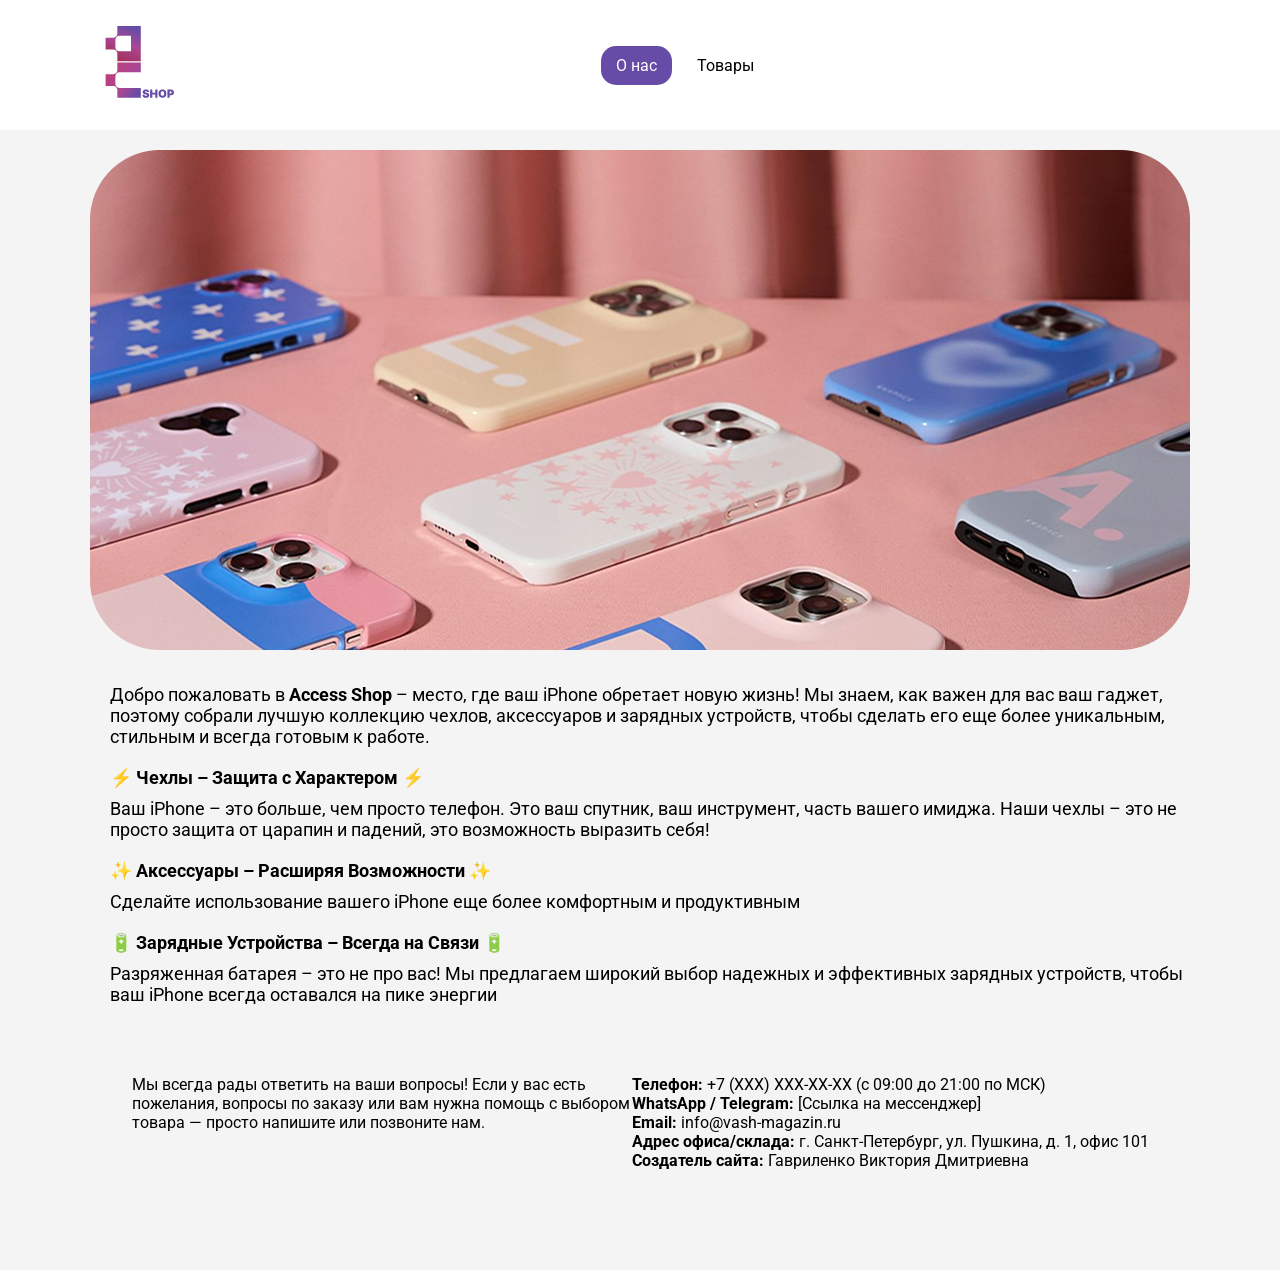
==== commit 808a6eef: "123123" ====
--- a/index.html
+++ b/index.html
@@ -29,216 +29,51 @@
                 <li class="series-item active"><a style="color: white;" href="index.html">О нас</a></li>
                 <li class="series-item " ><a style="color: black;" href="catalog.html">Товары</a></li> 
             </ul>
-            <div class="row jcc aic">
-
-            </div>
-            
-            
+            <div class="row jcc aic"></div>
         </div>
-                
-        
-            
     </header>
     <main class="main column aic jcfs">
+        <div style="margin-bottom: 100px;"  class="container column aic">
+            <div style="margin-top: 20px;">
+                <img src="img/frame/Frame_1.png">   
+            </div>
+            <div style="margin-bottom: 60px;" class="filters row jcfs aic ">
+                <div>
+                    <p style="margin-bottom: 20px;">Добро пожаловать в <b>Access Shop</b> – место, где ваш iPhone обретает новую жизнь! Мы знаем, как важен для вас ваш гаджет, поэтому собрали лучшую коллекцию чехлов, аксессуаров и зарядных устройств, чтобы сделать его еще более уникальным, стильным и всегда готовым к работе.</p>
 
-        <div class="overlay js-overlay js-close-cart">
-            
-        </div>
-        <div class="cart js-cart"> 
-            <span class="close js-close-modal js-close-cart"></span>
-            <div class="cart-container column aic">
-                <div class="cart-empty-container column jcc aic js-cart-empty-container">
-                    <div class="cart-empty">Ваша корзина пуста</div>
-                    <div class="icon">
-                        <svg xmlns="http://www.w3.org/2000/svg" width="48" height="48" viewBox="0 0 24 24"><path d="M24 3l-.743 2h-1.929l-3.474 12h-13.239l-4.615-11h16.812l-.564 2h-13.24l2.937 7h10.428l3.432-12h4.195zm-15.5 15c-.828 0-1.5.672-1.5 1.5 0 .829.672 1.5 1.5 1.5s1.5-.671 1.5-1.5c0-.828-.672-1.5-1.5-1.5zm6.9-7-1.9 7c-.828 0-1.5.671-1.5 1.5s.672 1.5 1.5 1.5 1.5-.671 1.5-1.5c0-.828-.672-1.5-1.5-1.5z"/></svg>
-                    </div>
+                    <p style="margin-bottom: 10px;">⚡️ <b>Чехлы – Защита с Характером</b> ⚡️</p>
+                    <p style="margin-bottom: 20px;"> Ваш iPhone – это больше, чем просто телефон. Это ваш спутник, ваш инструмент, часть вашего имиджа. Наши чехлы – это не просто защита от царапин и падений, это возможность выразить себя!</p>   
+                    
+                    <p style="margin-bottom: 10px;">✨ <b>Аксессуары – Расширяя Возможности</b> ✨ </p>
+                    <p style="margin-bottom: 20px;">Сделайте использование вашего iPhone еще более комфортным и продуктивным </p>
+                        
+                        
+                    <p style="margin-bottom: 10px;">🔋 <b>Зарядные Устройства – Всегда на Связи</b> 🔋</p>
+                    <p>Разряженная батарея – это не про вас! Мы предлагаем широкий выбор надежных и эффективных зарядных устройств, чтобы ваш iPhone всегда оставался на пике энергии</p>
+                        
                 </div>
-
-                <div class="cart-order-container    column js-cart-order-container">
-                    <div class="cart-order  row jcfs aic">Ваш заказ</div>
-                    <form action="server.php" method="POST" class="column aic">
-                        <ul class="cart-list column jcc aic js-cart-list">
-                            
-                        </ul>
-                        <div class="cart-total-container row jcsb aic">
-                            <h3 class="title">Итого</h3>
-                            <div>
-                                <span class="total-price js-cart-total-price">14 000</span>
-                                <span class="rouble">₽</span>
-                            </div>
-                        </div>
-                        <div class="cart-btn row jcfs">
-                            <button type="submit" class="btn-order">Оформить заказ</button>
-                        </div>
-                    </form>
-                </div> 
-               
-
-            
             </div>
-
-        </div>
-
-
-       
-        <div class="container column aic">
-        
-            <div class="filters row jcfs aic ">
-                <!-- <div class="filter-series  row jcfs aic js-filter-series">
-                    <ul class="row jcc aic">
-                        <li class="series-item js-series-item active" data-value="all">Все</li>
-                        <li class="series-item js-series-item" data-value="Like">Популярные</li> 
-                        <li class="series-item js-series-item" data-value="Cases">Чехлы</li>
-                        <li class="series-item js-series-item" data-value="Chargers">Зарядки</li>
-                        <li class="series-item js-series-item" data-value="Accessories">Аксессуары</li>
-                    </ul>
-                </div> -->
-
-                <!-- <div class="filter-price-selects">
-                    <select class="select js-filter-price-select" aria-label="Сортировка по цене">
-                        <option value="default">Сортировать по цене</option>
-                        <option value="asc">По возрастанию цены</option>
-                        <option value="desc">По убыванию цены</option>
-                    </select>
+            <div style="display: flex;">
+                <div style="width: 500px;">
+                    <p>
+                        Мы всегда рады ответить на ваши вопросы! Если у вас есть пожелания, вопросы по заказу или вам нужна помощь с выбором товара — просто напишите или позвоните нам.
+                    </p>
                 </div>
-
+                <div>
+                    <p><b>Телефон: </b>+7 (XXX) XXX-XX-XX (с 09:00 до 21:00 по МСК)</p>
+                    <p><b>WhatsApp / Telegram: </b>[Ссылка на мессенджер]</p>
+                    <p><b>Email: </b>info@vash-magazin.ru</p>
+                    <p><b>Адрес офиса/склада: </b>г. Санкт-Петербург, ул. Пушкина, д. 1, офис 101</p>
+                    <p><b>Создатель сайта: </b>Гавриленко Виктория Дмитриевна</p>
+                </div>
                 
-
-                <div class="filter-price-inputs row jcc aic">
-                    <label class="filter-price-label row jcsb aic">
-                        <span class="filter-text">от</span>
-                        <input min="0" max="2000000"  type="number" class="filter-price-input js-filter-price-input" placeholder="40000">
-                        <span class="filter-text">₽</span>
-                    </label>
-                    <label class="filter-price-label row jcsb aic">
-                        <span class="filter-text">до</span>
-                        <input min="0" max="2000000"  type="number" class="filter-price-input js-filter-price-input" placeholder="2000000">
-                        <span class="filter-text">₽</span>
-                    </label>
-                </div> -->
-            </div>
-            
-
-            <div class="products-container">
-                <ul class="products list js-products-list row jcfs ">
-                    <!-- <li class="product item column aic js-product">
-                        <div class="favorites js-favorites">
-                            <span class="heart-lined js-heart-lined">
-                                <svg clip-rule="evenodd" fill-rule="evenodd" stroke-linejoin="round" stroke-miterlimit="2" viewBox="0 0 24 24" xmlns="http://www.w3.org/2000/svg"><path d="m7.234 3.004c-2.652 0-5.234 1.829-5.234 5.177 0 3.725 4.345 7.727 9.303 12.54.194.189.446.283.697.283s.503-.094.697-.283c4.977-4.831 9.303-8.814 9.303-12.54 0-3.353-2.58-5.168-5.229-5.168-1.836 0-3.646.866-4.771 2.554-1.13-1.696-2.935-2.563-4.766-2.563zm0 1.5c1.99.001 3.202 1.353 4.155 2.7.14.198.368.316.611.317.243 0 .471-.117.612-.314.955-1.339 2.19-2.694 4.159-2.694 1.796 0 3.729 1.148 3.729 3.668 0 2.671-2.881 5.673-8.5 11.127-5.454-5.285-8.5-8.389-8.5-11.127 0-1.125.389-2.069 1.124-2.727.673-.604 1.625-.95 2.61-.95z" fill-rule="nonzero"></path></svg>
-                            </span>
-                    
-                            <span class="heart-filled js-heart-filled hidden">
-                                <svg clip-rule="evenodd" fill-rule="evenodd" stroke-linejoin="round" stroke-miterlimit="2" viewBox="0 0 24 24" xmlns="http://www.w3.org/2000/svg"><path d="m12 5.72c-2.624-4.517-10-3.198-10 2.461 0 3.725 4.345 7.727 9.303 12.54.194.189.446.283.697.283s.503-.094.697-.283c4.977-4.831 9.303-8.814 9.303-12.54 0-5.678-7.396-6.944-10-2.461z" fill-rule="nonzero"></path></svg> 
-                            </span>
-                        </div>
-                        <a href="#" id="c99defa172954bbdb88057e911feab72" class="link column aic js-link-card">
-                            
-                            <div class="product-image row jcc">
-                                <img src="img/products/quadcopters/quadcopter0001-front-view.jpg" alt="" class="image js-image-card">   
-                            </div>
-                            <div class="product-description">
-                                <h3 class="title js-title-card">DJI Mavic 3</h3>
-                            </div>  
-                            <div class="product-price">
-                                <span class="price js-price-card">362 000</span><span>₽</span>
-                            </div>       
-                        </a>
-                        <button type="button" class="addCart buy-button js-buy-button">В корзину</button>
-                    </li>
-                    <li class="product item column aic js-product">
-                        <div class="favorites js-favorites">
-                            <span class="heart-lined js-heart-lined">
-                                <svg clip-rule="evenodd" fill-rule="evenodd" stroke-linejoin="round" stroke-miterlimit="2" viewBox="0 0 24 24" xmlns="http://www.w3.org/2000/svg"><path d="m7.234 3.004c-2.652 0-5.234 1.829-5.234 5.177 0 3.725 4.345 7.727 9.303 12.54.194.189.446.283.697.283s.503-.094.697-.283c4.977-4.831 9.303-8.814 9.303-12.54 0-3.353-2.58-5.168-5.229-5.168-1.836 0-3.646.866-4.771 2.554-1.13-1.696-2.935-2.563-4.766-2.563zm0 1.5c1.99.001 3.202 1.353 4.155 2.7.14.198.368.316.611.317.243 0 .471-.117.612-.314.955-1.339 2.19-2.694 4.159-2.694 1.796 0 3.729 1.148 3.729 3.668 0 2.671-2.881 5.673-8.5 11.127-5.454-5.285-8.5-8.389-8.5-11.127 0-1.125.389-2.069 1.124-2.727.673-.604 1.625-.95 2.61-.95z" fill-rule="nonzero"></path></svg>
-                            </span>
-                    
-                            <span class="heart-filled js-heart-filled hidden">
-                                <svg clip-rule="evenodd" fill-rule="evenodd" stroke-linejoin="round" stroke-miterlimit="2" viewBox="0 0 24 24" xmlns="http://www.w3.org/2000/svg"><path d="m12 5.72c-2.624-4.517-10-3.198-10 2.461 0 3.725 4.345 7.727 9.303 12.54.194.189.446.283.697.283s.503-.094.697-.283c4.977-4.831 9.303-8.814 9.303-12.54 0-5.678-7.396-6.944-10-2.461z" fill-rule="nonzero"></path></svg> 
-                            </span>
-                        </div>
-                        <a href="#" id="c99defa172954bbdb88057e911feab73" class="link column aic js-link-card">
-                            <div class="product-image row jcc">
-                                <img src="img/products/quadcopters/quadcopter0002-front-view.jpg" alt="" class="image js-image-card">   
-                            </div>
-                            <div class="product-description">
-                                <h3 class="title js-title-card">DJI AIR 2S</h3>
-                            </div>  
-                            <div class="product-price">
-                                <span class="price js-price-card">129 000</span><span>₽</span>
-                            </div>       
-                        </a>
-                        <button type="button" class="addCart buy-button js-buy-button">В корзину</button>
-                    </li>
-                    <li class="product item column aic js-product">
-                        <div class="favorites js-favorites">
-                            <span class="heart-lined js-heart-lined">
-                                <svg clip-rule="evenodd" fill-rule="evenodd" stroke-linejoin="round" stroke-miterlimit="2" viewBox="0 0 24 24" xmlns="http://www.w3.org/2000/svg"><path d="m7.234 3.004c-2.652 0-5.234 1.829-5.234 5.177 0 3.725 4.345 7.727 9.303 12.54.194.189.446.283.697.283s.503-.094.697-.283c4.977-4.831 9.303-8.814 9.303-12.54 0-3.353-2.58-5.168-5.229-5.168-1.836 0-3.646.866-4.771 2.554-1.13-1.696-2.935-2.563-4.766-2.563zm0 1.5c1.99.001 3.202 1.353 4.155 2.7.14.198.368.316.611.317.243 0 .471-.117.612-.314.955-1.339 2.19-2.694 4.159-2.694 1.796 0 3.729 1.148 3.729 3.668 0 2.671-2.881 5.673-8.5 11.127-5.454-5.285-8.5-8.389-8.5-11.127 0-1.125.389-2.069 1.124-2.727.673-.604 1.625-.95 2.61-.95z" fill-rule="nonzero"></path></svg>
-                            </span>
-                    
-                            <span class="heart-filled js-heart-filled hidden">
-                                <svg clip-rule="evenodd" fill-rule="evenodd" stroke-linejoin="round" stroke-miterlimit="2" viewBox="0 0 24 24" xmlns="http://www.w3.org/2000/svg"><path d="m12 5.72c-2.624-4.517-10-3.198-10 2.461 0 3.725 4.345 7.727 9.303 12.54.194.189.446.283.697.283s.503-.094.697-.283c4.977-4.831 9.303-8.814 9.303-12.54 0-5.678-7.396-6.944-10-2.461z" fill-rule="nonzero"></path></svg> 
-                            </span>
-                        </div>
-                        <a href="#" id="e62180e99588434a9b875162166b5bc8" class="link column aic js-link-card">
-                            <div class="product-image row jcc">
-                                <img src="img/products/quadcopters/quadcopter0003-front-view.jpg" alt="" class="image js-image-card">   
-                            </div>
-                            <div class="product-description">
-                                <h3 class="title js-title-card">DJI Mini 2</h3> 
-                            </div>  
-                            <div class="product-price">
-                                <span class="price js-price-card">49 000</span><span>₽</span>
-                            </div>       
-                        </a>
-                        <button type="button" class="addCart buy-button js-buy-button">В корзину</button>
-                    </li>
-                    <li class="product item column aic js-product">
-                        <div class="favorites js-favorites">
-                            <span class="heart-lined js-heart-lined">
-                                <svg clip-rule="evenodd" fill-rule="evenodd" stroke-linejoin="round" stroke-miterlimit="2" viewBox="0 0 24 24" xmlns="http://www.w3.org/2000/svg"><path d="m7.234 3.004c-2.652 0-5.234 1.829-5.234 5.177 0 3.725 4.345 7.727 9.303 12.54.194.189.446.283.697.283s.503-.094.697-.283c4.977-4.831 9.303-8.814 9.303-12.54 0-3.353-2.58-5.168-5.229-5.168-1.836 0-3.646.866-4.771 2.554-1.13-1.696-2.935-2.563-4.766-2.563zm0 1.5c1.99.001 3.202 1.353 4.155 2.7.14.198.368.316.611.317.243 0 .471-.117.612-.314.955-1.339 2.19-2.694 4.159-2.694 1.796 0 3.729 1.148 3.729 3.668 0 2.671-2.881 5.673-8.5 11.127-5.454-5.285-8.5-8.389-8.5-11.127 0-1.125.389-2.069 1.124-2.727.673-.604 1.625-.95 2.61-.95z" fill-rule="nonzero"></path></svg>
-                            </span>
-                    
-                            <span class="heart-filled js-heart-filled hidden">
-                                <svg clip-rule="evenodd" fill-rule="evenodd" stroke-linejoin="round" stroke-miterlimit="2" viewBox="0 0 24 24" xmlns="http://www.w3.org/2000/svg"><path d="m12 5.72c-2.624-4.517-10-3.198-10 2.461 0 3.725 4.345 7.727 9.303 12.54.194.189.446.283.697.283s.503-.094.697-.283c4.977-4.831 9.303-8.814 9.303-12.54 0-5.678-7.396-6.944-10-2.461z" fill-rule="nonzero"></path></svg> 
-                            </span>
-                        </div>
-                        <a href="#" id="c578faa3db1d46a195a2efb47e7fb913" class="link column aic js-link-card">
-                            <div class="product-image row jcc">
-                                <img src="img/products/quadcopters/quadcopter0004-front-view.png" alt="" class="image js-image-card">   
-                            </div>
-                            <div class="product-description">
-                                <h3 class="title js-title-card">DJI Inspire 2</h3>
-                            </div>  
-                            <div class="product-price">
-                                <span class="price js-price-card">1 239 000</span><span>₽</span>
-                            </div>       
-                        </a>
-                        <button type="button" class="addCart buy-button js-buy-button">В корзину</button>
-                    </li> -->
-                </ul> 
                 
             </div>
-            
-
-            <div class="pagination js-pagination row jcc aic hidden">
-                <button type="button" class="pagination-btn pagination-btn-prev row jcc aic js-pagination-btn-prev">
-                    <svg style="transform: rotate(180deg) scale(.55);" xmlns="http://www.w3.org/2000/svg" width="24" height="24" viewBox="0 0 24 24"><path fill="#84868E" d="M5 3l3.057-3 11.943 12-11.943 12-3.057-3 9-9z"/></svg>
-                </button>
-
-                <ul class="pagination-list js-pagination-list row jcc aic"></ul>
-
-                <button type="button" class=" pagination-btn pagination-btn-next row jcc aic js-pagination-btn-next">
-                    <svg style="transform: rotate(0deg) scale(.55);" xmlns="http://www.w3.org/2000/svg" width="24" height="24" viewBox="0 0 24 24"><path fill="#84868E" d="M5 3l3.057-3 11.943 12-11.943 12-3.057-3 9-9z"/></svg>
-                </button>
-            </div>
         </div>        
-            
-       
     </main>
     
     <footer class="footer">
-        
+
     </footer>
-
-    <!-- <script type="module" src="js/main.js"></script> -->
 </body>
 </html>
